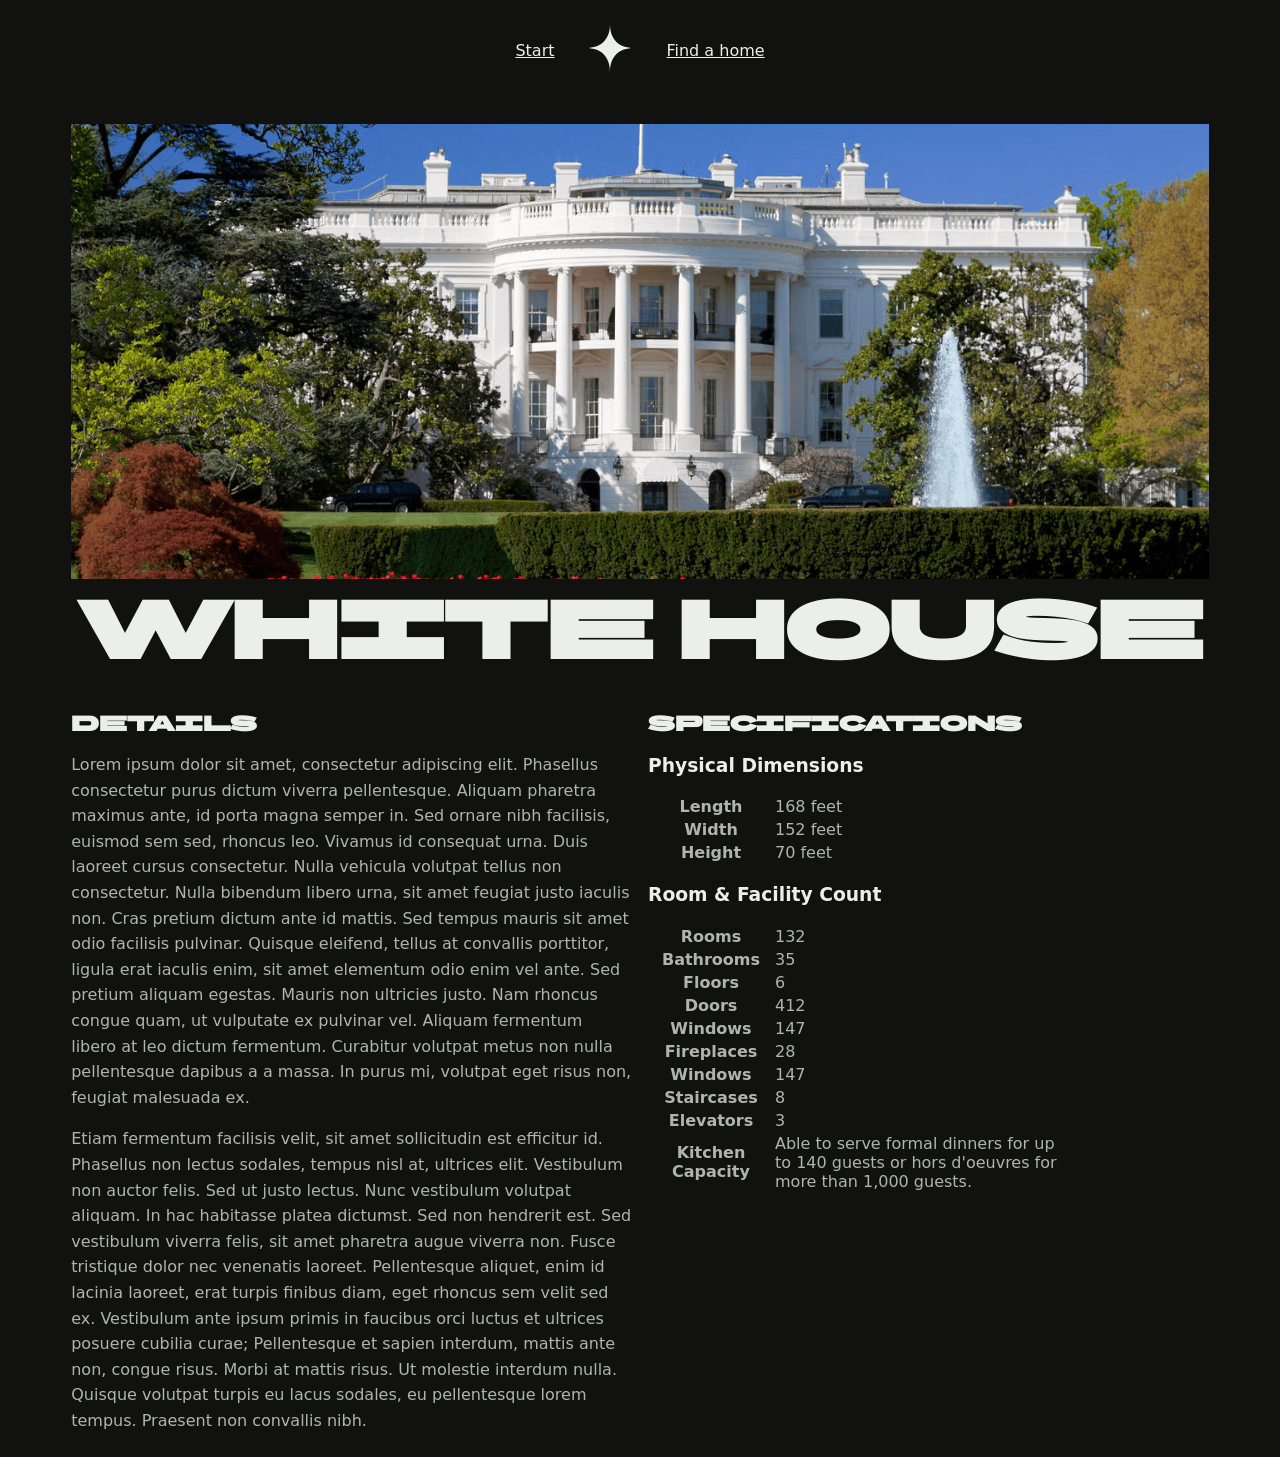
==== buy.html @ 0d625348 "Add media queries to buy page" ====
<!doctype html>
<html lang="en">
	<head>
		<meta charset="UTF-8" />
		<meta name="viewport" content="width=device-width, initial-scale=1.0" />
		<title>Document</title>

		<link rel="stylesheet" href="styles/global.css" />
		<link rel="stylesheet" href="styles/buy.css" />
	</head>
	<body>
		<header>
			<nav>
				<ul>
					<li><a href="/">Start</a></li>
					<li>
						<a href="/" class="logo">
							<svg
								fill="none"
								height="48"
								viewBox="0 0 48 48"
								width="48"
								xmlns="http://www.w3.org/2000/svg"
							>
								<title>Running Gravity logo</title>
								<path
									clip-rule="evenodd"
									d="m0 24c15.2548 0 24-8.7452 24-24 0 15.2548 8.7452 24 24 24-15.2548 0-24 8.7452-24 24 0-15.2548-8.7452-24-24-24z"
									fill="currentcolor"
									fill-rule="evenodd"
								/>
							</svg>
						</a>
					</li>
					<li><a href="/homes.html">Find a home</a></li>
				</ul>
			</nav>
		</header>
		<main>
			<section>
				<div>
					<img src="images\white-house.jpg" alt="" />
					<h1 class="product-name">White House</h1>
					<div class="product-section">
						<div class="details">
							<h2>Details</h2>
							<p>
								Lorem ipsum dolor sit amet, consectetur
								adipiscing elit. Phasellus consectetur purus
								dictum viverra pellentesque. Aliquam pharetra
								maximus ante, id porta magna semper in. Sed
								ornare nibh facilisis, euismod sem sed, rhoncus
								leo. Vivamus id consequat urna. Duis laoreet
								cursus consectetur. Nulla vehicula volutpat
								tellus non consectetur. Nulla bibendum libero
								urna, sit amet feugiat justo iaculis non. Cras
								pretium dictum ante id mattis. Sed tempus mauris
								sit amet odio facilisis pulvinar. Quisque
								eleifend, tellus at convallis porttitor, ligula
								erat iaculis enim, sit amet elementum odio enim
								vel ante. Sed pretium aliquam egestas. Mauris
								non ultricies justo. Nam rhoncus congue quam, ut
								vulputate ex pulvinar vel. Aliquam fermentum
								libero at leo dictum fermentum. Curabitur
								volutpat metus non nulla pellentesque dapibus a
								a massa. In purus mi, volutpat eget risus non,
								feugiat malesuada ex.
							</p>
							<p>
								Etiam fermentum facilisis velit, sit amet
								sollicitudin est efficitur id. Phasellus non
								lectus sodales, tempus nisl at, ultrices elit.
								Vestibulum non auctor felis. Sed ut justo
								lectus. Nunc vestibulum volutpat aliquam. In hac
								habitasse platea dictumst. Sed non hendrerit
								est. Sed vestibulum viverra felis, sit amet
								pharetra augue viverra non. Fusce tristique
								dolor nec venenatis laoreet. Pellentesque
								aliquet, enim id lacinia laoreet, erat turpis
								finibus diam, eget rhoncus sem velit sed ex.
								Vestibulum ante ipsum primis in faucibus orci
								luctus et ultrices posuere cubilia curae;
								Pellentesque et sapien interdum, mattis ante
								non, congue risus. Morbi at mattis risus. Ut
								molestie interdum nulla. Quisque volutpat turpis
								eu lacus sodales, eu pellentesque lorem tempus.
								Praesent non convallis nibh.
							</p>
						</div>
						<div class="specifications">
							<h2>Specifications</h2>

							<div class="spec-tables">
								<div>
									<h3>Physical Dimensions</h3>
									<table>
										<tbody>
											<tr>
												<th scope="row">Length</th>
												<td>168 feet</td>
											</tr>
											<tr>
												<th scope="row">Width</th>
												<td>152 feet</td>
											</tr>
											<tr>
												<th scope="row">Height</th>
												<td>70 feet</td>
											</tr>
										</tbody>
									</table>
								</div>

								<div>
									<h3>Room & Facility Count</h3>
									<table>
										<tbody>
											<tr>
												<th scope="row">Rooms</th>
												<td>132</td>
											</tr>
											<tr>
												<th scope="row">Bathrooms</th>
												<td>35</td>
											</tr>
											<tr>
												<th scope="row">Floors</th>
												<td>6</td>
											</tr>
											<tr>
												<th scope="row">Doors</th>
												<td>412</td>
											</tr>
											<tr>
												<th scope="row">Windows</th>
												<td>147</td>
											</tr>
											<tr>
												<th scope="row">Fireplaces</th>
												<td>28</td>
											</tr>
											<tr>
												<th scope="row">Windows</th>
												<td>147</td>
											</tr>
											<tr>
												<th scope="row">Staircases</th>
												<td>8</td>
											</tr>
											<tr>
												<th scope="row">Elevators</th>
												<td>3</td>
											</tr>
											<tr>
												<th scope="row">
													Kitchen Capacity
												</th>
												<td>
													Able to serve formal dinners
													for up to 140 guests or hors
													d'oeuvres for more than
													1,000 guests.
												</td>
											</tr>
										</tbody>
									</table>
								</div>
							</div>
						</div>
					</div>
				</div>
			</section>
		</main>
	</body>
</html>
---- styles/global.css ----
:root {
	--olive-1: #111210;
	--olive-2: #181917;
	--olive-3: #212220;
	--olive-4: #282a27;
	--olive-5: #2f312e;
	--olive-6: #383a36;
	--olive-7: #454843;
	--olive-8: #5c625b;
	--olive-9: #687066;
	--olive-10: #767d74;
	--olive-11: #afb5ad;
	--olive-12: #eceeec;

	--background-color: var(--olive-1);
	--text-color: var(--olive-11);
	--text-color-contrast: var(--olive-12);

	--title-font-family: "BBH Bartle", sans-serif, system-ui;
	--default-font-family: sans-serif, system-ui;
}

@media (color-gamut: p3) {
	:root {
		--olive-1: color(display-p3 0.067 0.07 0.063);
		--olive-2: color(display-p3 0.095 0.098 0.091);
		--olive-3: color(display-p3 0.131 0.135 0.126);
		--olive-4: color(display-p3 0.158 0.163 0.153);
		--olive-5: color(display-p3 0.186 0.192 0.18);
		--olive-6: color(display-p3 0.221 0.229 0.215);
		--olive-7: color(display-p3 0.273 0.284 0.266);
		--olive-8: color(display-p3 0.365 0.382 0.359);
		--olive-9: color(display-p3 0.414 0.438 0.404);
		--olive-10: color(display-p3 0.467 0.49 0.458);
		--olive-11: color(display-p3 0.69 0.709 0.682);
		--olive-12: color(display-p3 0.927 0.933 0.926);
	}
}

/* latin */
@font-face {
	font-family: "BBH Bartle";
	font-style: normal;
	font-weight: 400;
	font-display: swap;
	src: url("../fonts/bbh-bartle.woff2") format("woff2");
	unicode-range:
		U+0000-00FF, U+0131, U+0152-0153, U+02BB-02BC, U+02C6, U+02DA, U+02DC, U+0304, U+0308, U+0329, U+2000-206F, U+20AC, U+2122, U+2191, U+2193, U+2212, U+2215, U+FEFF, U+FFFD;
}

body {
	background-color: var(--background-color);
	color: var(--text-color);
	font-family: system-ui, sans-serif;
}

h1,
h2,
.logo {
	color: var(--text-color-contrast);
	font-family: var(--title-font-family);
	margin: 0;
}

h1 {
	font-size: 1.7rem;
	margin-bottom: 32px;
}

h2 {
	font-size: 1.3rem;
}

h3 {
	color: var(--text-color-contrast);
}

p {
	line-height: 1.6;
}

header {
	display: flex;
	flex-direction: column;
	align-items: center;
	margin-bottom: 32px;
}

.logo {
	margin: 0;
	padding: 0;
}

nav ul {
	display: flex;
	align-items: center;
	gap: 32px;
	list-style: none;
	padding: 0;
}

nav ul li a {
	color: var(--text-color-contrast);
}

main {
	width: 90%;
	max-width: 1400px;
	margin: auto;
}

.btn {
	display: flex;
	align-items: center;
	padding: 12px 24px;
	background-color: var(--olive-4);
	color: var(--olive-12);
	text-decoration: none;
	min-height: 24px;
}

.btn:hover {
	background-color: var(--olive-3);
}

.btn-primary {
	font-weight: 700;
	background-color: var(--olive-10);
}

.btn-primary:hover {
	background-color: var(--olive-9);
}
---- styles/buy.css ----
.product-name {
	font-size: 5rem;
	text-align: center;
}

.product-section {
	display: flex;
	flex-direction: column;
	gap: 16px;
}
.page-image * {
	position: absolute;
	width: 100%;
}

.spec-tables {
	display: flex;
}

p {
	display: flex;
	flex-direction: column;
	justify-content: space-between;
	text-wrap-style: balance;
}

img {
	width: 100%;
	object-fit: cover;
	aspect-ratio: 5 / 2;
}

.details,
.specifications {
	flex: 50%;
}
table th {
	width: 120px;
}

table td {
	width: 300px;
}
@media screen and (min-width: 1024px) {
	.product-section {
		flex-direction: row;
	}
	.spec-tables {
		flex-direction: column;
	}
}
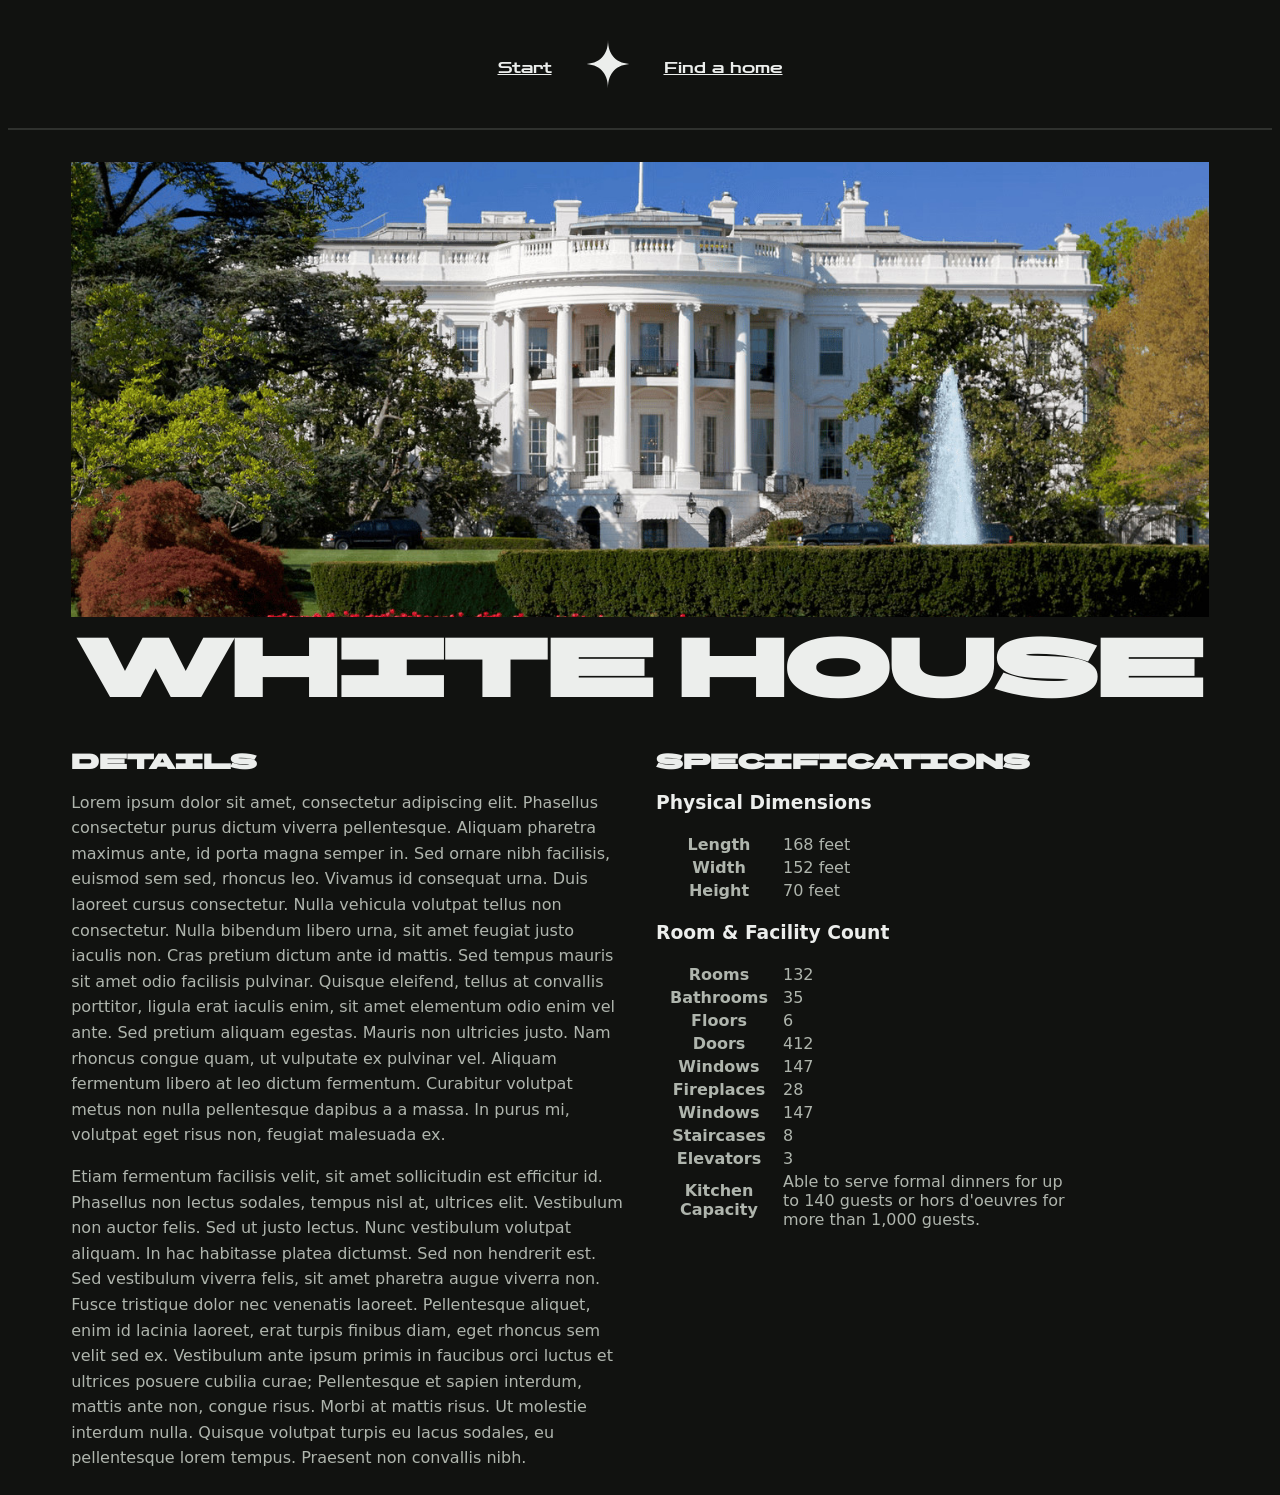
==== commit 0c30dff3: "Add favicon to all pages" ====
--- a/buy.html
+++ b/buy.html
@@ -4,6 +4,7 @@
 		<meta charset="UTF-8" />
 		<meta name="viewport" content="width=device-width, initial-scale=1.0" />
 		<title>Document</title>
+		<link rel="icon" type="image/svg+xml" href="/favicon.svg" />
 
 		<link rel="stylesheet" href="styles/global.css" />
 		<link rel="stylesheet" href="styles/buy.css" />
--- a/styles/global.css
+++ b/styles/global.css
@@ -17,7 +17,7 @@
 	--text-color-contrast: var(--olive-12);
 
 	--title-font-family: "BBH Bartle", sans-serif, system-ui;
-	--default-font-family: sans-serif, system-ui;
+	--default-font-family: "Zen Dots", sans-serif, system-ui;
 }
 
 @media (color-gamut: p3) {
@@ -44,6 +44,16 @@
 	font-weight: 400;
 	font-display: swap;
 	src: url("../fonts/bbh-bartle.woff2") format("woff2");
+	unicode-range:
+		U+0000-00FF, U+0131, U+0152-0153, U+02BB-02BC, U+02C6, U+02DA, U+02DC, U+0304, U+0308, U+0329, U+2000-206F, U+20AC, U+2122, U+2191, U+2193, U+2212, U+2215, U+FEFF, U+FFFD;
+}
+
+@font-face {
+	font-family: "Zen Dots";
+	font-style: normal;
+	font-weight: 400;
+	font-display: swap;
+	src: url("../fonts/ZenDots-Regular.ttf");
 	unicode-range:
 		U+0000-00FF, U+0131, U+0152-0153, U+02BB-02BC, U+02C6, U+02DA, U+02DC, U+0304, U+0308, U+0329, U+2000-206F, U+20AC, U+2122, U+2191, U+2193, U+2212, U+2215, U+FEFF, U+FFFD;
 }
@@ -75,8 +85,22 @@
 	color: var(--text-color-contrast);
 }
 
-p {
+p,
+li {
 	line-height: 1.6;
+	margin-block: 16px;
+}
+
+a {
+	color: var(--text-color-contrast);
+}
+
+a:hover {
+	color: var(--text-color);
+}
+
+a:focus {
+	outline: 1px dotted var(--text-color-contrast);
 }
 
 header {
@@ -84,6 +108,8 @@
 	flex-direction: column;
 	align-items: center;
 	margin-bottom: 32px;
+
+	border-bottom: 2px solid var(--olive-5);
 }
 
 .logo {
@@ -101,6 +127,8 @@
 
 nav ul li a {
 	color: var(--text-color-contrast);
+	font-family: var(--default-font-family);
+	text-decoration: underline;
 }
 
 main {
--- a/styles/buy.css
+++ b/styles/buy.css
@@ -1,12 +1,12 @@
 .product-name {
-	font-size: 5rem;
+	font-size: 2.7rem;
 	text-align: center;
 }
 
 .product-section {
 	display: flex;
 	flex-direction: column;
-	gap: 16px;
+	gap: 32px;
 }
 .page-image * {
 	position: absolute;
@@ -15,6 +15,7 @@
 
 .spec-tables {
 	display: flex;
+	flex-direction: column;
 }
 
 p {
@@ -34,6 +35,11 @@
 .specifications {
 	flex: 50%;
 }
+
+h2 {
+	font-size: 1rem;
+}
+
 table th {
 	width: 120px;
 }
@@ -41,6 +47,12 @@
 table td {
 	width: 300px;
 }
+@media screen and (min-width: 512px) {
+	.spec-tables {
+		flex-direction: row;
+	}
+}
+
 @media screen and (min-width: 1024px) {
 	.product-section {
 		flex-direction: row;
@@ -49,3 +61,15 @@
 		flex-direction: column;
 	}
 }
+
+@media screen and (min-width: 660px) {
+	.product-name {
+		font-size: 5rem;
+	}
+}
+
+@media screen and (min-width: 432px) {
+	h2 {
+		font-size: 1.3rem;
+	}
+}
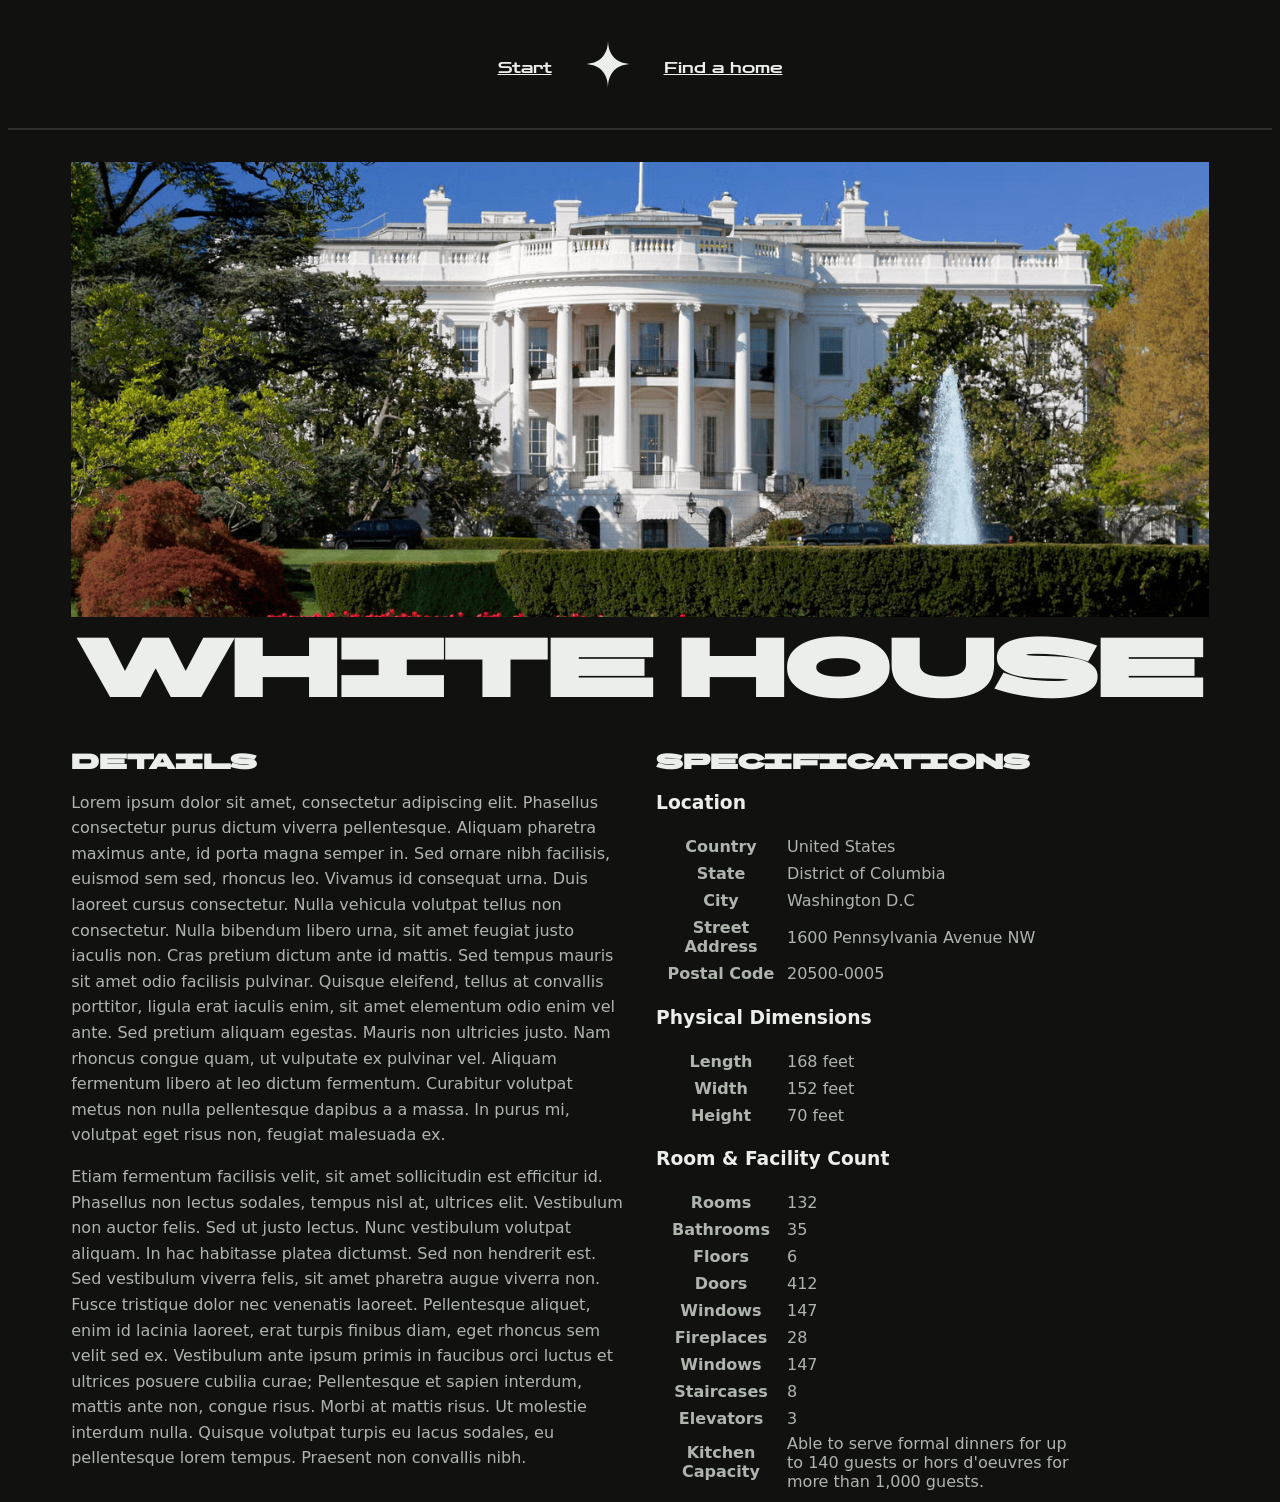
==== commit 9cac2ef5: "Add home addresses to homes" ====
--- a/buy.html
+++ b/buy.html
@@ -4,7 +4,6 @@
 		<meta charset="UTF-8" />
 		<meta name="viewport" content="width=device-width, initial-scale=1.0" />
 		<title>Document</title>
-		<link rel="icon" type="image/svg+xml" href="/favicon.svg" />
 
 		<link rel="stylesheet" href="styles/global.css" />
 		<link rel="stylesheet" href="styles/buy.css" />
@@ -42,6 +41,8 @@
 				<div>
 					<img src="images\white-house.jpg" alt="" />
 					<h1 class="product-name">White House</h1>
+
+					<p class="home-address"></p>
 					<div class="product-section">
 						<div class="details">
 							<h2>Details</h2>
@@ -93,6 +94,37 @@
 
 							<div class="spec-tables">
 								<div>
+									<h3>Location</h3>
+									<table>
+										<tbody>
+											<tr>
+												<th scope="row">Country</th>
+												<td>United States</td>
+											</tr>
+											<tr>
+												<th scope="row">State</th>
+												<td>District of Columbia</td>
+											</tr>
+											<tr>
+												<th scope="row">City</th>
+												<td>Washington D.C</td>
+											</tr>
+											<tr>
+												<th scope="row">
+													Street Address
+												</th>
+												<td>
+													1600 Pennsylvania Avenue NW
+												</td>
+											</tr>
+											<tr>
+												<th scope="row">Postal Code</th>
+												<td>20500-0005</td>
+											</tr>
+										</tbody>
+									</table>
+								</div>
+								<div>
 									<h3>Physical Dimensions</h3>
 									<table>
 										<tbody>
--- a/styles/buy.css
+++ b/styles/buy.css
@@ -36,12 +36,18 @@
 	flex: 50%;
 }
 
+.home-address {
+	margin: 10px;
+	margin-bottom: 0px;
+}
+
 h2 {
 	font-size: 1rem;
 }
 
 table th {
 	width: 120px;
+	padding: 3px;
 }
 
 table td {
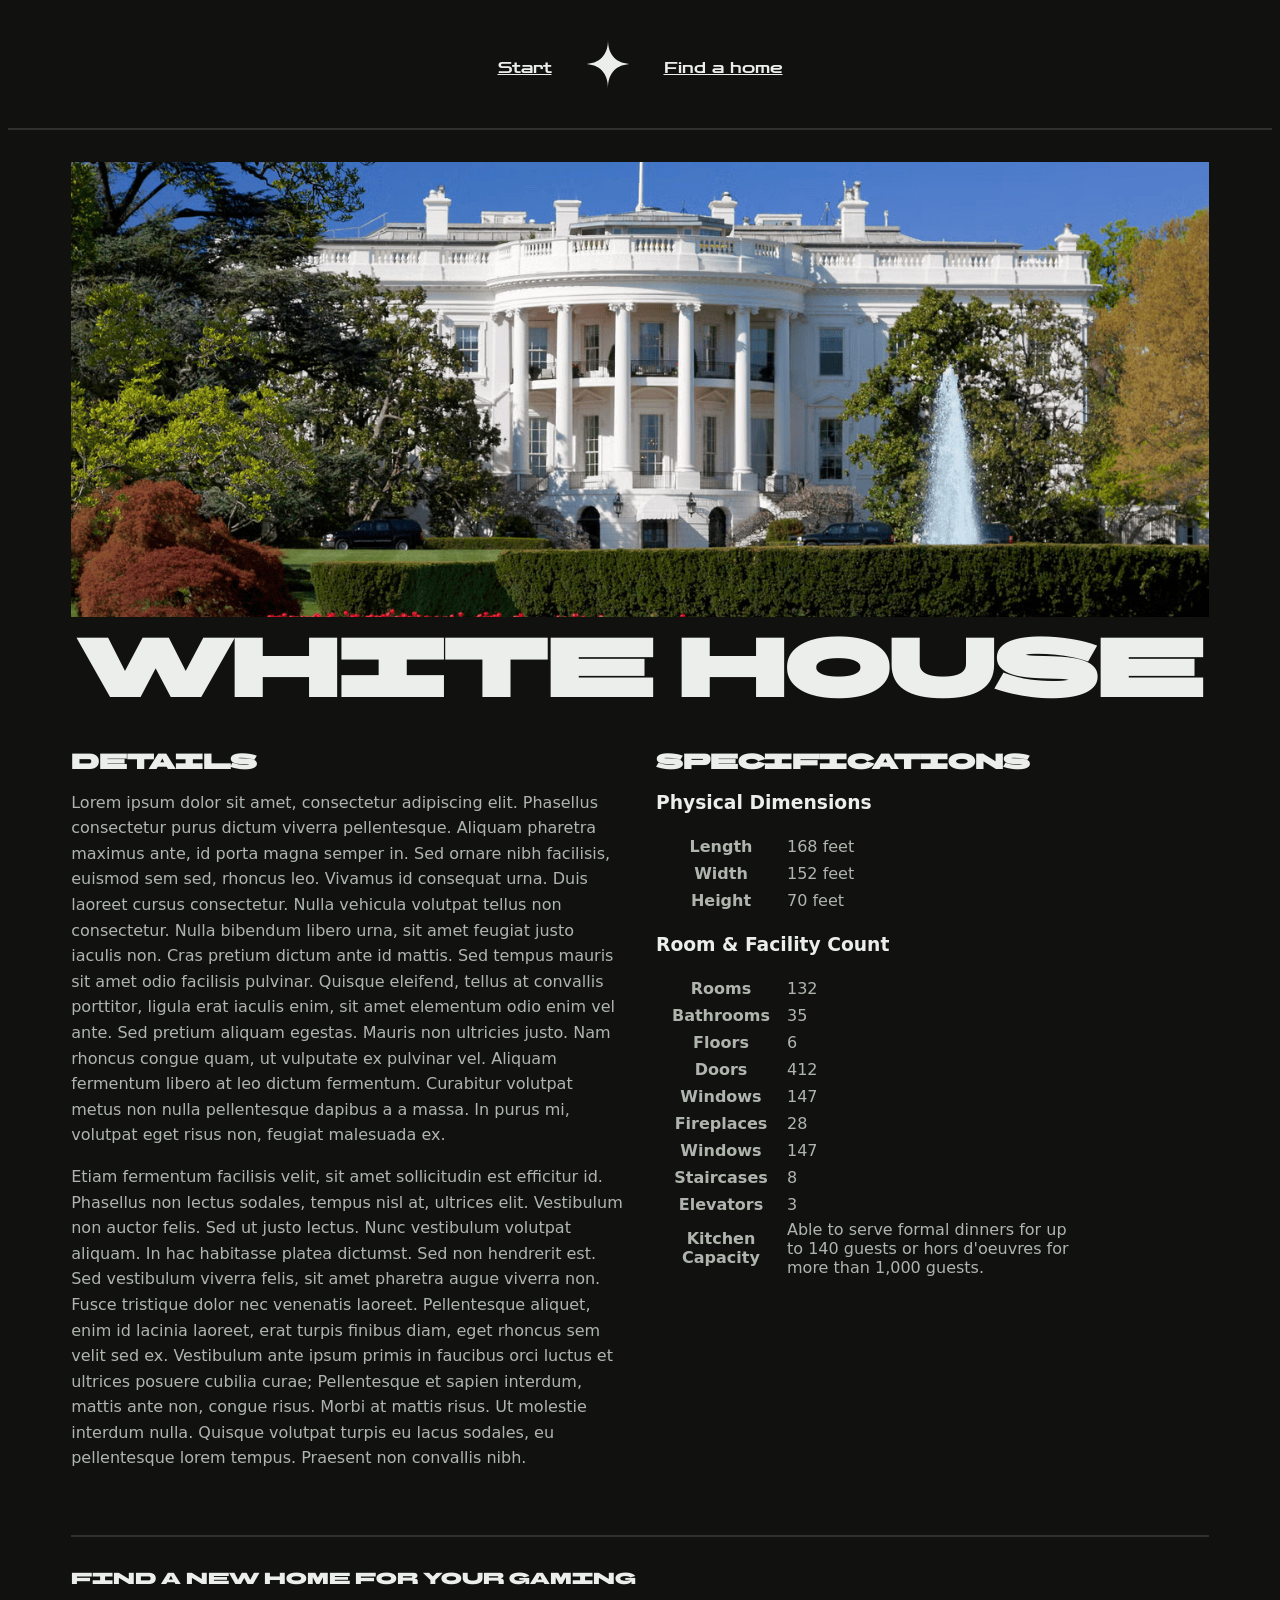
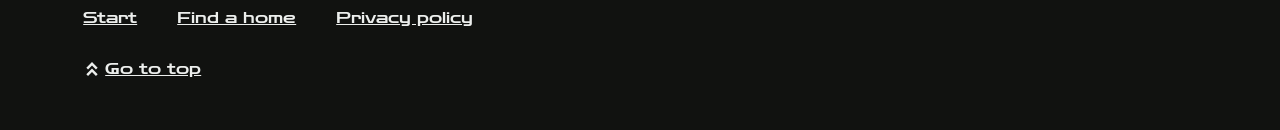
==== commit 14225914: "Create footer" ====
--- a/buy.html
+++ b/buy.html
@@ -9,7 +9,7 @@
 		<link rel="stylesheet" href="styles/buy.css" />
 	</head>
 	<body>
-		<header>
+		<header id="top">
 			<nav>
 				<ul>
 					<li><a href="/">Start</a></li>
@@ -41,8 +41,6 @@
 				<div>
 					<img src="images\white-house.jpg" alt="" />
 					<h1 class="product-name">White House</h1>
-
-					<p class="home-address"></p>
 					<div class="product-section">
 						<div class="details">
 							<h2>Details</h2>
@@ -94,37 +92,6 @@
 
 							<div class="spec-tables">
 								<div>
-									<h3>Location</h3>
-									<table>
-										<tbody>
-											<tr>
-												<th scope="row">Country</th>
-												<td>United States</td>
-											</tr>
-											<tr>
-												<th scope="row">State</th>
-												<td>District of Columbia</td>
-											</tr>
-											<tr>
-												<th scope="row">City</th>
-												<td>Washington D.C</td>
-											</tr>
-											<tr>
-												<th scope="row">
-													Street Address
-												</th>
-												<td>
-													1600 Pennsylvania Avenue NW
-												</td>
-											</tr>
-											<tr>
-												<th scope="row">Postal Code</th>
-												<td>20500-0005</td>
-											</tr>
-										</tbody>
-									</table>
-								</div>
-								<div>
 									<h3>Physical Dimensions</h3>
 									<table>
 										<tbody>
@@ -204,5 +171,31 @@
 				</div>
 			</section>
 		</main>
+		<footer>
+			<div class="slogan">Find a new home for your gaming</div>
+			<div class="links">
+				<a href="/">Start</a>
+				<a href="/homes.html">Find a home</a>
+				<a href="/privacy-policy.html">Privacy policy</a>
+			</div>
+			<div class="links">
+				<a href="#top">
+					<svg
+						xmlns="http://www.w3.org/2000/svg"
+						viewBox="1 1 18 18"
+						height="18px"
+						width="18px"
+						fill="currentColor"
+					>
+						<title>Up arrow</title>
+						<path
+							d="M6.06,17L4.33,15.25L10,9.58l5.67,5.67L13.94,17L10,13.04L6.06,17Zm0-6.58L4.33,8.69L10,3l5.67,5.69l-1.73,1.73L10,6.46L6.06,10.42Z"
+						/>
+					</svg>
+
+					Go to top</a
+				>
+			</div>
+		</footer>
 	</body>
 </html>
--- a/styles/global.css
+++ b/styles/global.css
@@ -131,10 +131,47 @@
 	text-decoration: underline;
 }
 
-main {
+main,
+footer {
 	width: 90%;
 	max-width: 1400px;
 	margin: auto;
+}
+
+footer {
+	display: flex;
+	flex-direction: column;
+	gap: 8px;
+	margin-top: 48px;
+	padding-block: 32px;
+	border-top: 2px solid var(--olive-5);
+	font-family: var(--default-font-family);
+}
+
+footer .slogan {
+	color: var(--text-color-contrast);
+	font-family: var(--title-font-family);
+}
+
+footer .links {
+	display: flex;
+	flex-direction: column;
+	flex-wrap: wrap;
+}
+
+footer .links a {
+	display: flex;
+	align-items: center;
+	gap: 4px;
+	padding: 12px;
+	width: fit-content;
+}
+
+@media screen and (min-width: 420px) {
+	footer .links {
+		flex-direction: row;
+		gap: 16px;
+	}
 }
 
 .btn {
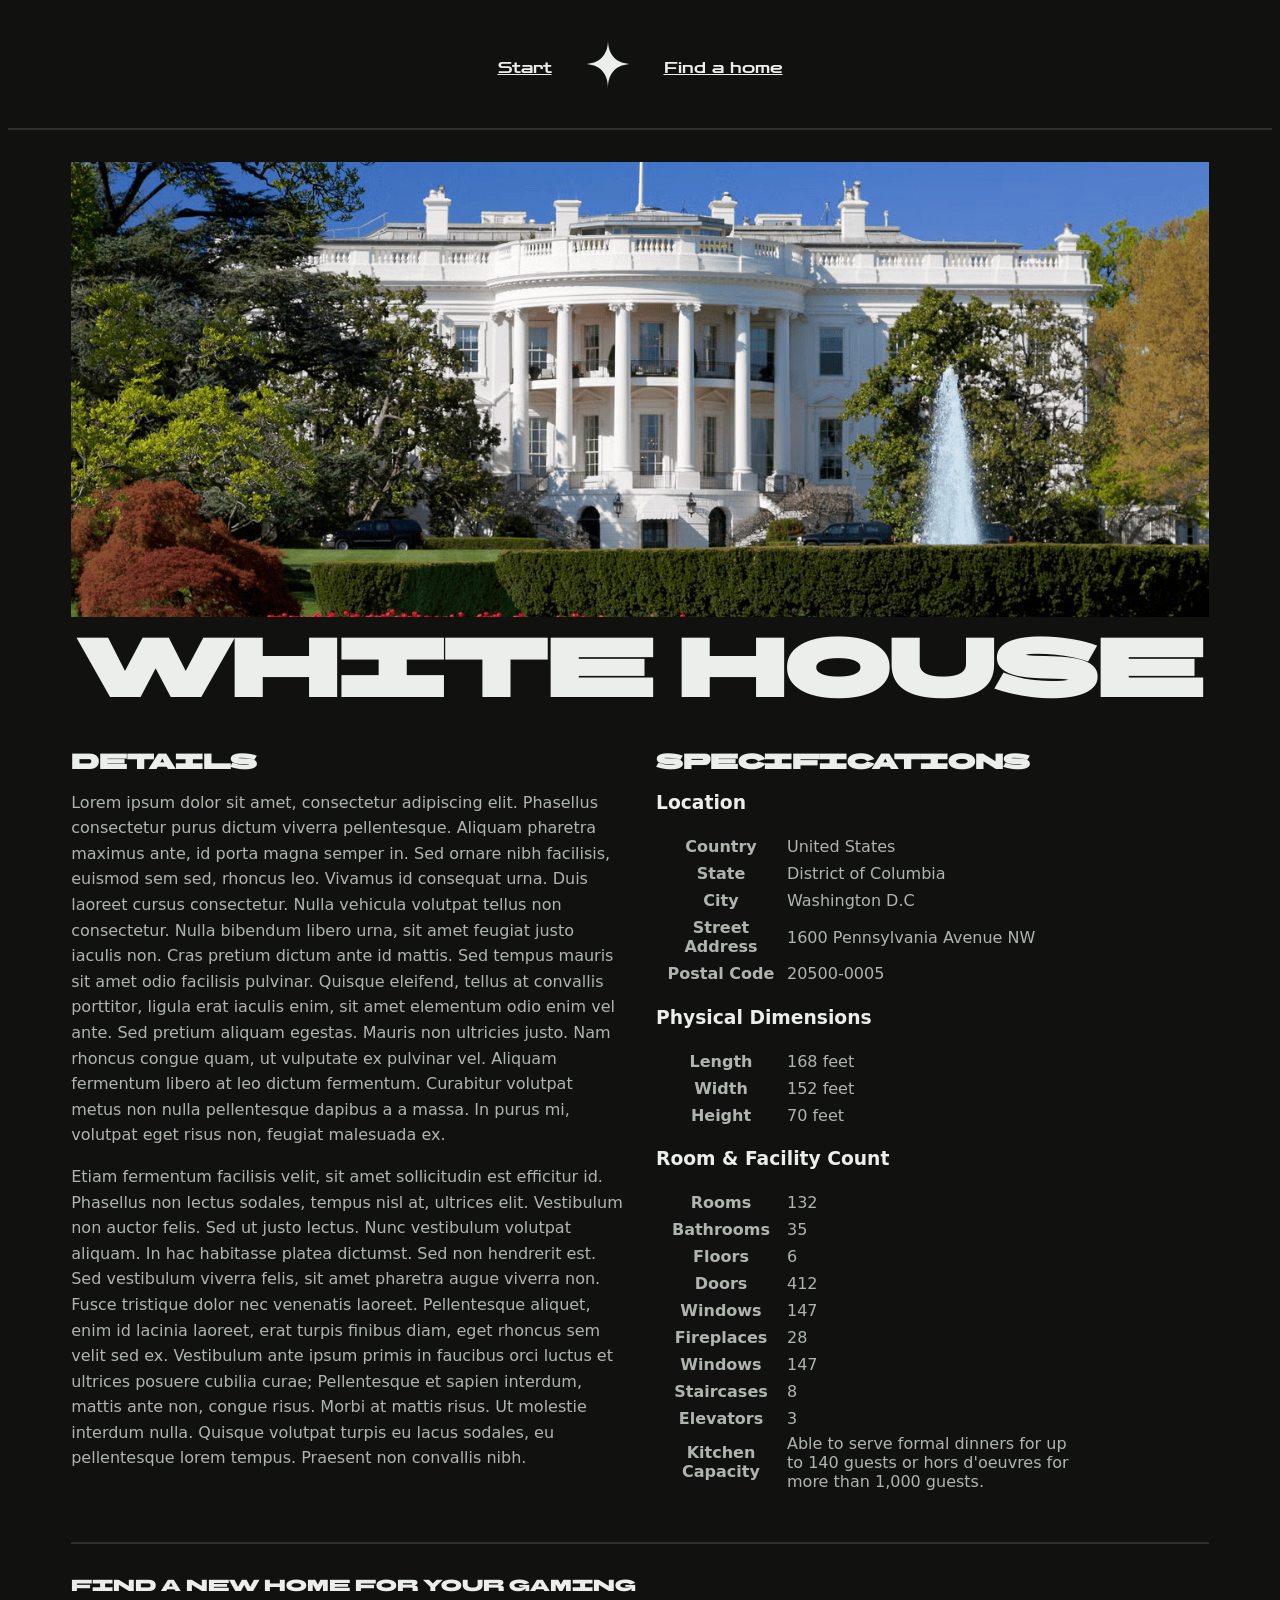
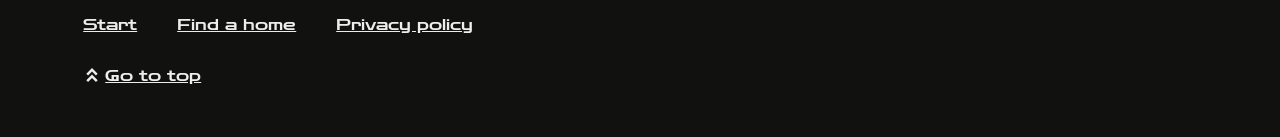
==== commit 31b7545d: "Merge pull request #19 from eliasander/17-add-adress-and-location-to-homes Add home addresses to hom" ====
--- a/buy.html
+++ b/buy.html
@@ -4,6 +4,7 @@
 		<meta charset="UTF-8" />
 		<meta name="viewport" content="width=device-width, initial-scale=1.0" />
 		<title>Document</title>
+		<link rel="icon" type="image/svg+xml" href="/favicon.svg" />
 
 		<link rel="stylesheet" href="styles/global.css" />
 		<link rel="stylesheet" href="styles/buy.css" />
@@ -41,6 +42,8 @@
 				<div>
 					<img src="images\white-house.jpg" alt="" />
 					<h1 class="product-name">White House</h1>
+
+					<p class="home-address"></p>
 					<div class="product-section">
 						<div class="details">
 							<h2>Details</h2>
@@ -92,6 +95,37 @@
 
 							<div class="spec-tables">
 								<div>
+									<h3>Location</h3>
+									<table>
+										<tbody>
+											<tr>
+												<th scope="row">Country</th>
+												<td>United States</td>
+											</tr>
+											<tr>
+												<th scope="row">State</th>
+												<td>District of Columbia</td>
+											</tr>
+											<tr>
+												<th scope="row">City</th>
+												<td>Washington D.C</td>
+											</tr>
+											<tr>
+												<th scope="row">
+													Street Address
+												</th>
+												<td>
+													1600 Pennsylvania Avenue NW
+												</td>
+											</tr>
+											<tr>
+												<th scope="row">Postal Code</th>
+												<td>20500-0005</td>
+											</tr>
+										</tbody>
+									</table>
+								</div>
+								<div>
 									<h3>Physical Dimensions</h3>
 									<table>
 										<tbody>
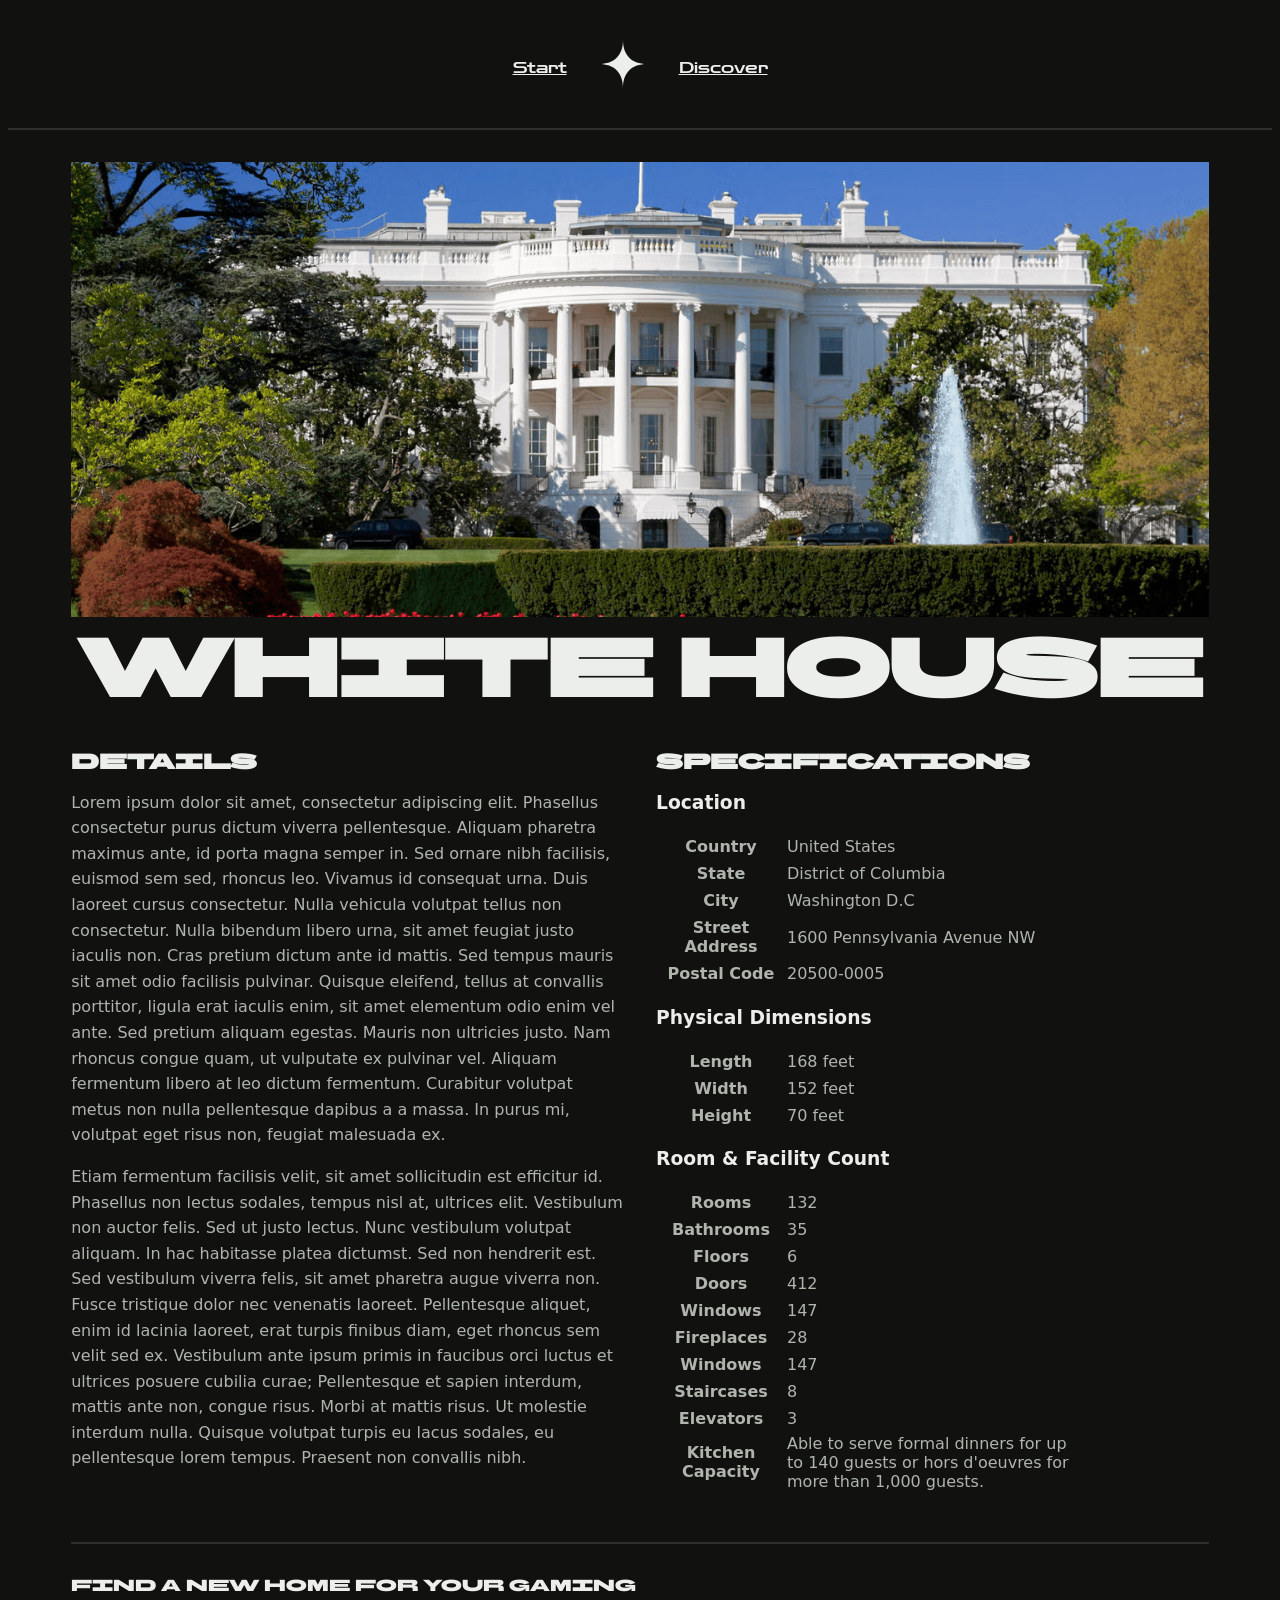
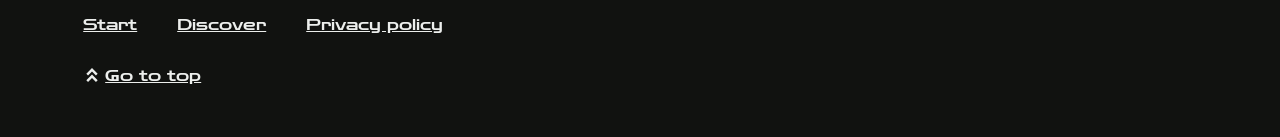
==== commit 1d93a488: "Rename Find a home to "Discover"" ====
--- a/buy.html
+++ b/buy.html
@@ -33,7 +33,7 @@
 							</svg>
 						</a>
 					</li>
-					<li><a href="/homes.html">Find a home</a></li>
+					<li><a href="/homes.html">Discover</a></li>
 				</ul>
 			</nav>
 		</header>
@@ -209,7 +209,7 @@
 			<div class="slogan">Find a new home for your gaming</div>
 			<div class="links">
 				<a href="/">Start</a>
-				<a href="/homes.html">Find a home</a>
+				<a href="/homes.html">Discover</a>
 				<a href="/privacy-policy.html">Privacy policy</a>
 			</div>
 			<div class="links">
--- a/styles/global.css
+++ b/styles/global.css
@@ -17,7 +17,7 @@
 	--text-color-contrast: var(--olive-12);
 
 	--title-font-family: "BBH Bartle", sans-serif, system-ui;
-	--default-font-family: "Zen Dots", sans-serif, system-ui;
+	--nav-font-family: "Zen Dots", sans-serif, system-ui;
 }
 
 @media (color-gamut: p3) {
@@ -127,7 +127,7 @@
 
 nav ul li a {
 	color: var(--text-color-contrast);
-	font-family: var(--default-font-family);
+	font-family: var(--nav-font-family);
 	text-decoration: underline;
 }
 
@@ -145,7 +145,7 @@
 	margin-top: 48px;
 	padding-block: 32px;
 	border-top: 2px solid var(--olive-5);
-	font-family: var(--default-font-family);
+	font-family: var(--nav-font-family);
 }
 
 footer .slogan {
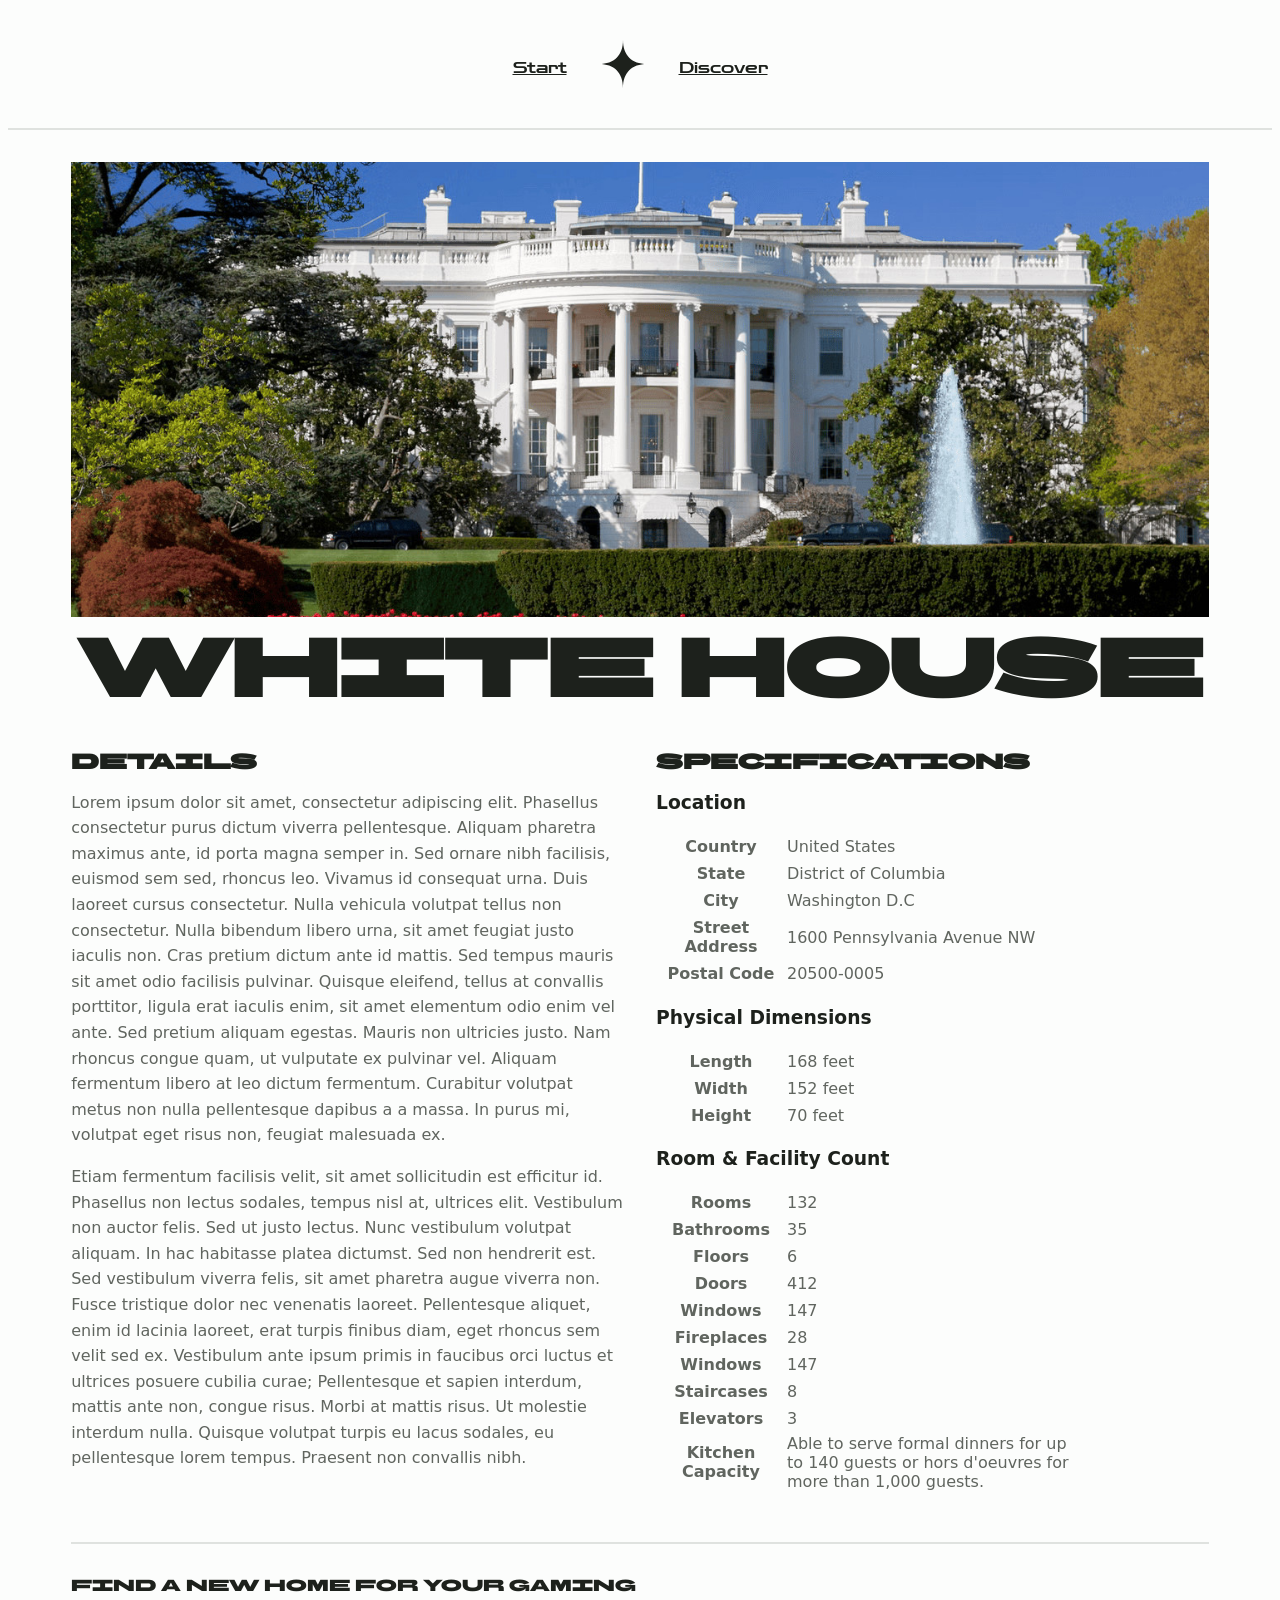
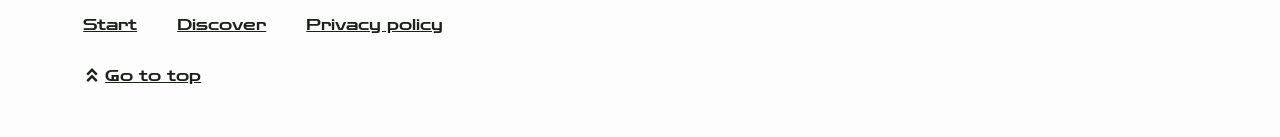
==== commit 3eb9861d: "Change images" ====
--- a/buy.html
+++ b/buy.html
@@ -40,7 +40,7 @@
 		<main>
 			<section>
 				<div>
-					<img src="images\white-house.jpg" alt="" />
+					<img src="images\white-house.jpg" alt="White House" />
 					<h1 class="product-name">White House</h1>
 
 					<p class="home-address"></p>
--- a/styles/global.css
+++ b/styles/global.css
@@ -18,6 +18,23 @@
 
 	--title-font-family: "BBH Bartle", sans-serif, system-ui;
 	--nav-font-family: "Zen Dots", sans-serif, system-ui;
+}
+
+@media (prefers-color-scheme: light) {
+	:root {
+		--olive-1: #fcfdfc;
+		--olive-2: #f8faf8;
+		--olive-3: #eff1ef;
+		--olive-4: #e7e9e7;
+		--olive-5: #dfe2df;
+		--olive-6: #d7dad7;
+		--olive-7: #cccfcc;
+		--olive-8: #b9bcb8;
+		--olive-9: #898e87;
+		--olive-10: #7f847d;
+		--olive-11: #60655f;
+		--olive-12: #1d211c;
+	}
 }
 
 @media (color-gamut: p3) {
@@ -178,21 +195,21 @@
 	display: flex;
 	align-items: center;
 	padding: 12px 24px;
-	background-color: var(--olive-4);
+	background-color: var(--olive-6);
 	color: var(--olive-12);
 	text-decoration: none;
 	min-height: 24px;
 }
 
 .btn:hover {
-	background-color: var(--olive-3);
+	background-color: var(--olive-5);
 }
 
 .btn-primary {
 	font-weight: 700;
-	background-color: var(--olive-10);
+	background-color: var(--olive-8);
 }
 
 .btn-primary:hover {
-	background-color: var(--olive-9);
-}
+	background-color: var(--olive-7);
+}
